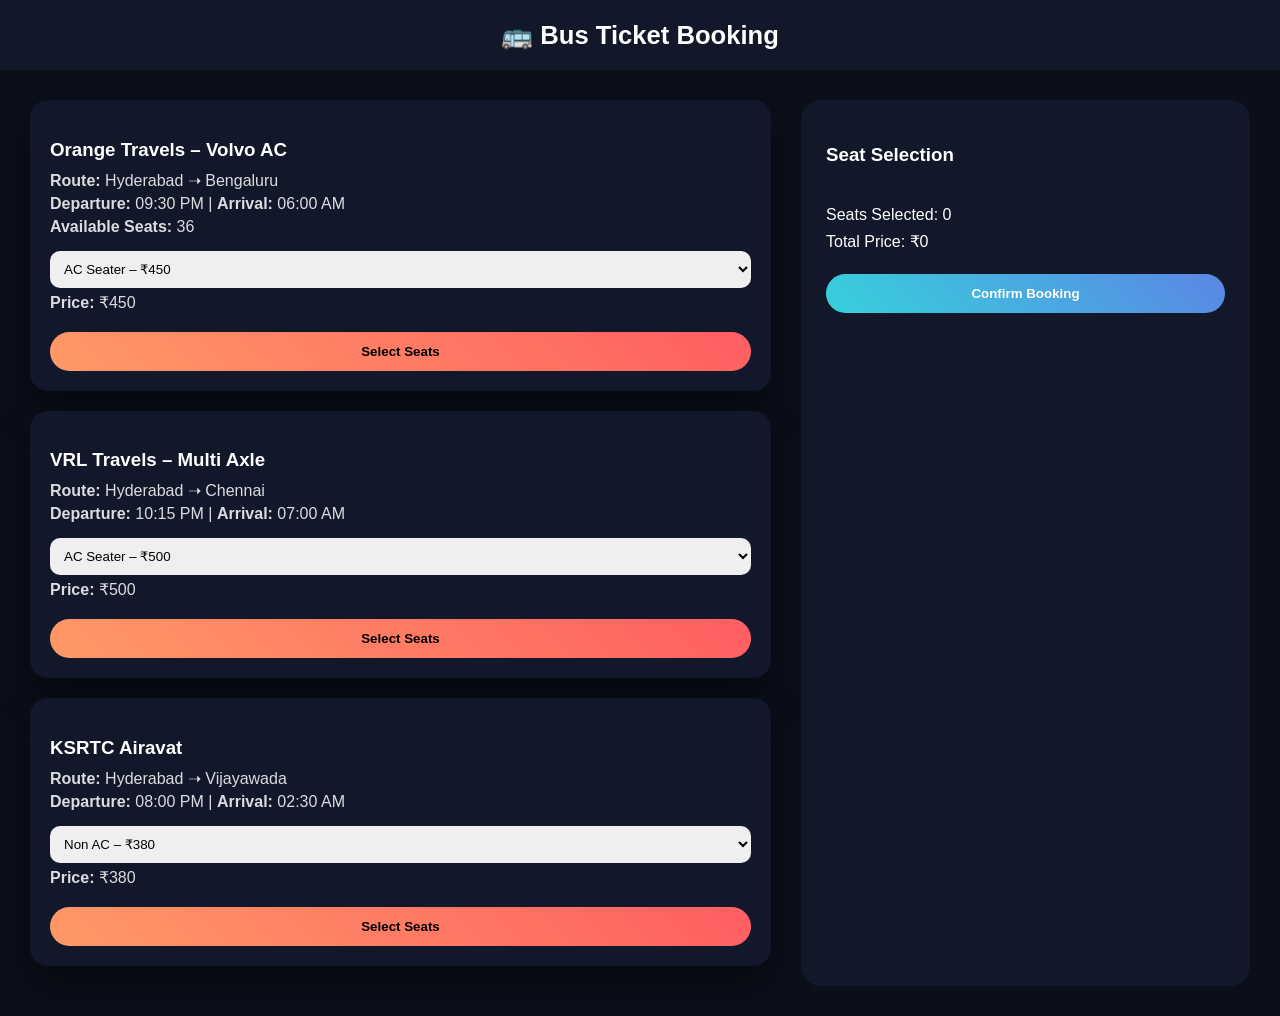
==== booking.html @ 6003af8f "Project" ====
<!DOCTYPE html>
<html lang="en">
<head>
<meta charset="UTF-8">
<title>Bus Booking</title>
<meta name="viewport" content="width=device-width, initial-scale=1.0">

<style>
body{
  margin:0;
  font-family:Poppins, sans-serif;
  background:#0b0f1a;
  color:#fff;
}

.header{
  padding:20px;
  background:#12172a;
  text-align:center;
  font-size:1.6rem;
  font-weight:600;
}

/* MAIN LAYOUT */
.container{
  display:flex;
  gap:30px;
  padding:30px;
}

/* LEFT SIDE */
.bus-list{
  width:65%;
}

.bus-card{
  background:#12172a;
  padding:20px;
  border-radius:18px;
  margin-bottom:20px;
  box-shadow:0 20px 40px rgba(0,0,0,0.4);
}

.bus-card h3{
  margin-bottom:10px;
}

.bus-card p{
  opacity:0.85;
  margin:5px 0;
}

.bus-card select{
  width:100%;
  padding:10px;
  margin-top:10px;
  border-radius:10px;
  border:none;
}

.bus-card button{
  margin-top:15px;
  width:100%;
  padding:12px;
  border:none;
  border-radius:25px;
  background:linear-gradient(45deg,#ff9966,#ff5e62);
  color:#000;
  font-weight:600;
  cursor:pointer;
}

/* RIGHT SIDE */
.seat-box{
  width:35%;
  background:#12172a;
  padding:25px;
  border-radius:20px;
  position:sticky;
  top:20px;
}

.seats{
  display:grid;
  grid-template-columns:repeat(4,60px);
  gap:12px;
  margin-top:20px;
}

.seat{
  width:60px;
  height:60px;
  background:#1e2542;
  border-radius:8px;
  display:flex;
  align-items:center;
  justify-content:center;
  cursor:pointer;
}

.seat.selected{
  background:#ff9966;
  color:#000;
}

.seat.booked{
  background:#555;
  cursor:not-allowed;
}

/* SUMMARY */
.summary{
  margin-top:20px;
}

.summary p{
  margin:8px 0;
}

.pay-btn{
  margin-top:15px;
  padding:12px;
  width:100%;
  border:none;
  border-radius:25px;
  background:linear-gradient(45deg,#36d1dc,#5b86e5);
  color:#fff;
  font-weight:600;
}
</style>
</head>

<body>

<div class="header">🚌 Bus Ticket Booking</div>

<div class="container">

  <!-- LEFT -->
  <div class="bus-list">

    <div class="bus-card">
      <h3>Orange Travels – Volvo AC</h3>
      <p><b>Route:</b> Hyderabad ➝ Bengaluru</p>
      <p><b>Departure:</b> 09:30 PM | <b>Arrival:</b> 06:00 AM</p>
      <p><b>Available Seats:</b> 36</p>

      <select onchange="updatePrice(this)">
        <option value="450">AC Seater – ₹450</option>
        <option value="650">AC Sleeper – ₹650</option>
      </select>

      <p><b>Price:</b> ₹<span class="price">450</span></p>
      <button onclick="showSeats('Orange Travels')">Select Seats</button>
    </div>

    <div class="bus-card">
      <h3>VRL Travels – Multi Axle</h3>
      <p><b>Route:</b> Hyderabad ➝ Chennai</p>
      <p><b>Departure:</b> 10:15 PM | <b>Arrival:</b> 07:00 AM</p>

      <select onchange="updatePrice(this)">
        <option value="500">AC Seater – ₹500</option>
        <option value="720">AC Sleeper – ₹720</option>
      </select>

      <p><b>Price:</b> ₹<span class="price">500</span></p>
      <button onclick="showSeats('VRL Travels')">Select Seats</button>
    </div>

    <div class="bus-card">
      <h3>KSRTC Airavat</h3>
      <p><b>Route:</b> Hyderabad ➝ Vijayawada</p>
      <p><b>Departure:</b> 08:00 PM | <b>Arrival:</b> 02:30 AM</p>

      <select onchange="updatePrice(this)">
        <option value="380">Non AC – ₹380</option>
        <option value="520">AC Seater – ₹520</option>
      </select>

      <p><b>Price:</b> ₹<span class="price">380</span></p>
      <button onclick="showSeats('KSRTC Airavat')">Select Seats</button>
    </div>

  </div>

  <!-- RIGHT -->
  <div class="seat-box">
    <h3>Seat Selection</h3>
    <div class="seats" id="seats"></div>

    <div class="summary">
      <p>Seats Selected: <span id="count">0</span></p>
      <p>Total Price: ₹<span id="total">0</span></p>
    </div>

    <button class="pay-btn" onclick="bookBus()">Confirm Booking</button>
  </div>

</div>

<script>
const seatsDiv = document.getElementById("seats");
const countEl = document.getElementById("count");
const totalEl = document.getElementById("total");

let selectedSeats = [];
let currentSeatPrice = 0;
let selectedBus = "";

function updatePrice(selectBox){
  currentSeatPrice = parseInt(selectBox.value);
  selectBox.parentElement.querySelector(".price").innerText = currentSeatPrice;
  updateSummary();
}

function showSeats(bus){
  if(currentSeatPrice === 0){
    alert("Select seat type first");
    return;
  }

  selectedBus = bus;
  selectedSeats = [];
  seatsDiv.innerHTML = "";

  for(let i=1;i<=24;i++){
    let seat = document.createElement("div");
    seat.className = "seat";
    seat.innerText = i;

    if(Math.random() < 0.25) seat.classList.add("booked");

    seat.onclick = () => {
      if(seat.classList.contains("booked")) return;
      seat.classList.toggle("selected");

      selectedSeats.includes(i)
        ? selectedSeats = selectedSeats.filter(s=>s!==i)
        : selectedSeats.push(i);

      updateSummary();
    };
    seatsDiv.appendChild(seat);
  }
}

function updateSummary(){
  countEl.innerText = selectedSeats.length;
  totalEl.innerText = selectedSeats.length * currentSeatPrice;
}

function bookBus(){
  if(selectedSeats.length === 0){
    alert("Please select at least one seat");
    return;
  }

  // save data temporarily (like session)
  localStorage.setItem("busName", selectedBus);
  localStorage.setItem("seats", selectedSeats.join(", "));
  localStorage.setItem("total", selectedSeats.length * currentSeatPrice);

  window.location.href = "payment.html";
}

</script>

</body>
</html>
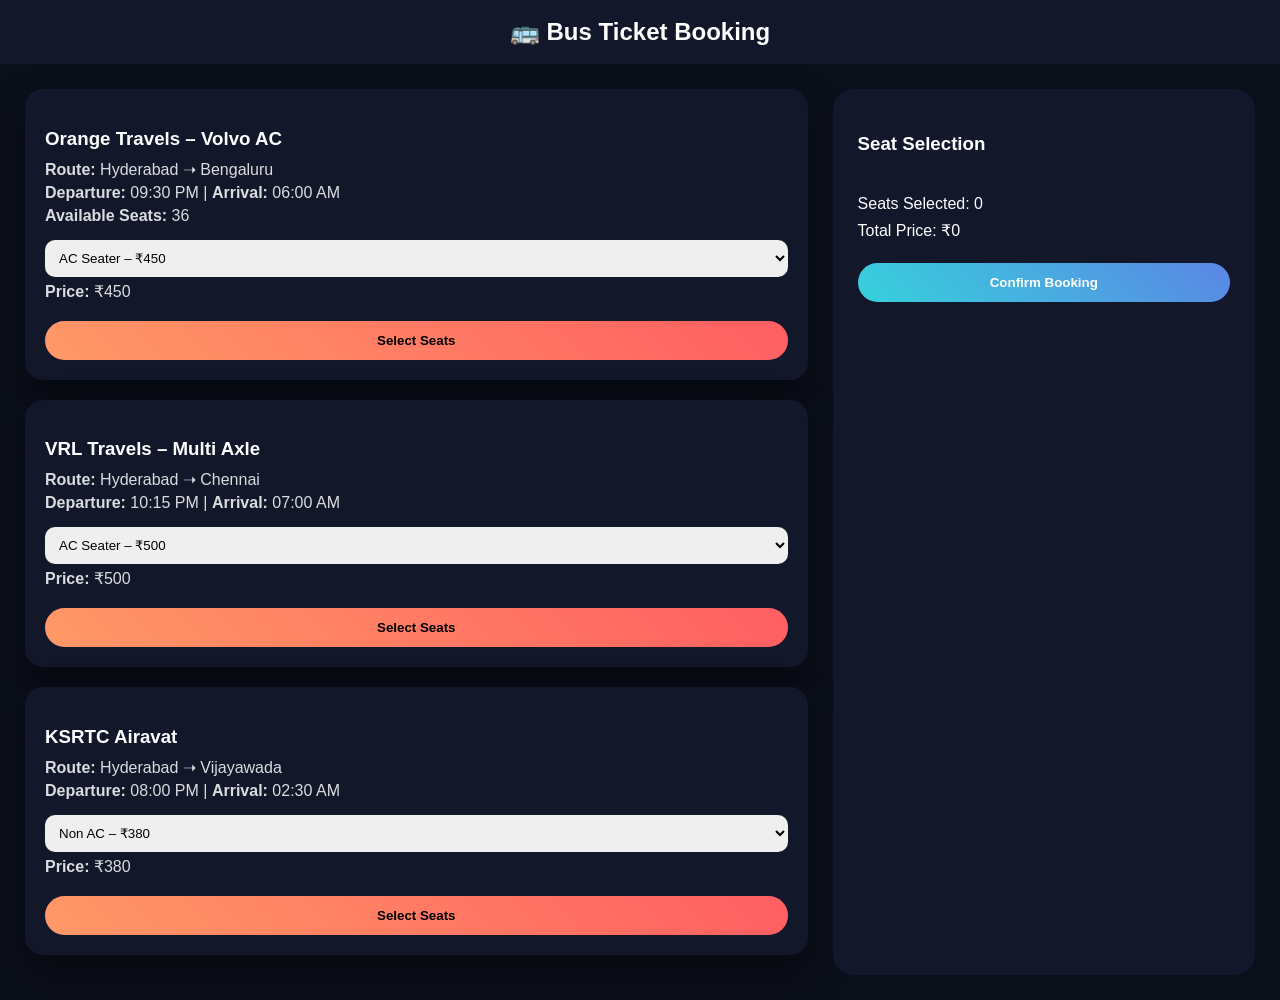
==== commit cdda3939: "project" ====
--- a/booking.html
+++ b/booking.html
@@ -6,127 +6,200 @@
 <meta name="viewport" content="width=device-width, initial-scale=1.0">
 
 <style>
+
+*{
+box-sizing:border-box;
+}
+
 body{
-  margin:0;
-  font-family:Poppins, sans-serif;
-  background:#0b0f1a;
-  color:#fff;
-}
-
+margin:0;
+font-family:Poppins, sans-serif;
+background:#0b0f1a;
+color:#fff;
+}
+
+/* HEADER */
 .header{
-  padding:20px;
-  background:#12172a;
-  text-align:center;
-  font-size:1.6rem;
-  font-weight:600;
+padding:18px;
+background:#12172a;
+text-align:center;
+font-size:1.5rem;
+font-weight:600;
 }
 
 /* MAIN LAYOUT */
 .container{
-  display:flex;
-  gap:30px;
-  padding:30px;
+display:flex;
+gap:25px;
+padding:25px;
 }
 
 /* LEFT SIDE */
 .bus-list{
-  width:65%;
-}
-
+width:65%;
+}
+
+/* BUS CARD */
 .bus-card{
-  background:#12172a;
-  padding:20px;
-  border-radius:18px;
-  margin-bottom:20px;
-  box-shadow:0 20px 40px rgba(0,0,0,0.4);
+background:#12172a;
+padding:20px;
+border-radius:18px;
+margin-bottom:20px;
+box-shadow:0 20px 40px rgba(0,0,0,0.4);
 }
 
 .bus-card h3{
-  margin-bottom:10px;
+margin-bottom:10px;
 }
 
 .bus-card p{
-  opacity:0.85;
-  margin:5px 0;
+opacity:0.85;
+margin:5px 0;
 }
 
 .bus-card select{
-  width:100%;
-  padding:10px;
-  margin-top:10px;
-  border-radius:10px;
-  border:none;
+width:100%;
+padding:10px;
+margin-top:10px;
+border-radius:10px;
+border:none;
 }
 
 .bus-card button{
-  margin-top:15px;
-  width:100%;
-  padding:12px;
-  border:none;
-  border-radius:25px;
-  background:linear-gradient(45deg,#ff9966,#ff5e62);
-  color:#000;
-  font-weight:600;
-  cursor:pointer;
+margin-top:15px;
+width:100%;
+padding:12px;
+border:none;
+border-radius:25px;
+background:linear-gradient(45deg,#ff9966,#ff5e62);
+color:#000;
+font-weight:600;
+cursor:pointer;
 }
 
 /* RIGHT SIDE */
 .seat-box{
-  width:35%;
-  background:#12172a;
-  padding:25px;
-  border-radius:20px;
-  position:sticky;
-  top:20px;
-}
-
+width:35%;
+background:#12172a;
+padding:25px;
+border-radius:20px;
+position:sticky;
+top:20px;
+}
+
+/* SEAT GRID */
 .seats{
-  display:grid;
-  grid-template-columns:repeat(4,60px);
-  gap:12px;
-  margin-top:20px;
+display:grid;
+grid-template-columns:repeat(4,60px);
+gap:12px;
+margin-top:20px;
+justify-content:center;
 }
 
 .seat{
-  width:60px;
-  height:60px;
-  background:#1e2542;
-  border-radius:8px;
-  display:flex;
-  align-items:center;
-  justify-content:center;
-  cursor:pointer;
+width:60px;
+height:60px;
+background:#1e2542;
+border-radius:8px;
+display:flex;
+align-items:center;
+justify-content:center;
+cursor:pointer;
 }
 
 .seat.selected{
-  background:#ff9966;
-  color:#000;
+background:#ff9966;
+color:#000;
 }
 
 .seat.booked{
-  background:#555;
-  cursor:not-allowed;
+background:#555;
+cursor:not-allowed;
 }
 
 /* SUMMARY */
 .summary{
-  margin-top:20px;
+margin-top:20px;
 }
 
 .summary p{
-  margin:8px 0;
+margin:8px 0;
 }
 
 .pay-btn{
-  margin-top:15px;
-  padding:12px;
-  width:100%;
-  border:none;
-  border-radius:25px;
-  background:linear-gradient(45deg,#36d1dc,#5b86e5);
-  color:#fff;
-  font-weight:600;
-}
+margin-top:15px;
+padding:12px;
+width:100%;
+border:none;
+border-radius:25px;
+background:linear-gradient(45deg,#36d1dc,#5b86e5);
+color:#fff;
+font-weight:600;
+cursor:pointer;
+}
+
+/* -------- TABLET -------- */
+
+@media (max-width:1024px){
+
+.container{
+flex-direction:column;
+}
+
+.bus-list{
+width:100%;
+}
+
+.seat-box{
+width:100%;
+position:relative;
+}
+
+.seats{
+grid-template-columns:repeat(6,50px);
+}
+
+.seat{
+width:50px;
+height:50px;
+}
+
+}
+
+/* -------- MOBILE -------- */
+
+@media (max-width:600px){
+
+.header{
+font-size:1.3rem;
+}
+
+.container{
+padding:15px;
+gap:20px;
+}
+
+.bus-card{
+padding:15px;
+}
+
+.seats{
+grid-template-columns:repeat(4,45px);
+gap:10px;
+}
+
+.seat{
+width:45px;
+height:45px;
+font-size:14px;
+}
+
+.pay-btn{
+padding:11px;
+}
+
+}
+
 </style>
 </head>
 
@@ -136,135 +209,142 @@
 
 <div class="container">
 
-  <!-- LEFT -->
-  <div class="bus-list">
-
-    <div class="bus-card">
-      <h3>Orange Travels – Volvo AC</h3>
-      <p><b>Route:</b> Hyderabad ➝ Bengaluru</p>
-      <p><b>Departure:</b> 09:30 PM | <b>Arrival:</b> 06:00 AM</p>
-      <p><b>Available Seats:</b> 36</p>
-
-      <select onchange="updatePrice(this)">
-        <option value="450">AC Seater – ₹450</option>
-        <option value="650">AC Sleeper – ₹650</option>
-      </select>
-
-      <p><b>Price:</b> ₹<span class="price">450</span></p>
-      <button onclick="showSeats('Orange Travels')">Select Seats</button>
-    </div>
-
-    <div class="bus-card">
-      <h3>VRL Travels – Multi Axle</h3>
-      <p><b>Route:</b> Hyderabad ➝ Chennai</p>
-      <p><b>Departure:</b> 10:15 PM | <b>Arrival:</b> 07:00 AM</p>
-
-      <select onchange="updatePrice(this)">
-        <option value="500">AC Seater – ₹500</option>
-        <option value="720">AC Sleeper – ₹720</option>
-      </select>
-
-      <p><b>Price:</b> ₹<span class="price">500</span></p>
-      <button onclick="showSeats('VRL Travels')">Select Seats</button>
-    </div>
-
-    <div class="bus-card">
-      <h3>KSRTC Airavat</h3>
-      <p><b>Route:</b> Hyderabad ➝ Vijayawada</p>
-      <p><b>Departure:</b> 08:00 PM | <b>Arrival:</b> 02:30 AM</p>
-
-      <select onchange="updatePrice(this)">
-        <option value="380">Non AC – ₹380</option>
-        <option value="520">AC Seater – ₹520</option>
-      </select>
-
-      <p><b>Price:</b> ₹<span class="price">380</span></p>
-      <button onclick="showSeats('KSRTC Airavat')">Select Seats</button>
-    </div>
-
-  </div>
-
-  <!-- RIGHT -->
-  <div class="seat-box">
-    <h3>Seat Selection</h3>
-    <div class="seats" id="seats"></div>
-
-    <div class="summary">
-      <p>Seats Selected: <span id="count">0</span></p>
-      <p>Total Price: ₹<span id="total">0</span></p>
-    </div>
-
-    <button class="pay-btn" onclick="bookBus()">Confirm Booking</button>
-  </div>
+<div class="bus-list">
+
+<div class="bus-card">
+<h3>Orange Travels – Volvo AC</h3>
+<p><b>Route:</b> Hyderabad ➝ Bengaluru</p>
+<p><b>Departure:</b> 09:30 PM | <b>Arrival:</b> 06:00 AM</p>
+<p><b>Available Seats:</b> 36</p>
+
+<select onchange="updatePrice(this)">
+<option value="450">AC Seater – ₹450</option>
+<option value="650">AC Sleeper – ₹650</option>
+</select>
+
+<p><b>Price:</b> ₹<span class="price">450</span></p>
+<button onclick="showSeats('Orange Travels')">Select Seats</button>
+</div>
+
+<div class="bus-card">
+<h3>VRL Travels – Multi Axle</h3>
+<p><b>Route:</b> Hyderabad ➝ Chennai</p>
+<p><b>Departure:</b> 10:15 PM | <b>Arrival:</b> 07:00 AM</p>
+
+<select onchange="updatePrice(this)">
+<option value="500">AC Seater – ₹500</option>
+<option value="720">AC Sleeper – ₹720</option>
+</select>
+
+<p><b>Price:</b> ₹<span class="price">500</span></p>
+<button onclick="showSeats('VRL Travels')">Select Seats</button>
+</div>
+
+<div class="bus-card">
+<h3>KSRTC Airavat</h3>
+<p><b>Route:</b> Hyderabad ➝ Vijayawada</p>
+<p><b>Departure:</b> 08:00 PM | <b>Arrival:</b> 02:30 AM</p>
+
+<select onchange="updatePrice(this)">
+<option value="380">Non AC – ₹380</option>
+<option value="520">AC Seater – ₹520</option>
+</select>
+
+<p><b>Price:</b> ₹<span class="price">380</span></p>
+<button onclick="showSeats('KSRTC Airavat')">Select Seats</button>
+</div>
+
+</div>
+
+<div class="seat-box">
+<h3>Seat Selection</h3>
+<div class="seats" id="seats"></div>
+
+<div class="summary">
+<p>Seats Selected: <span id="count">0</span></p>
+<p>Total Price: ₹<span id="total">0</span></p>
+</div>
+
+<button class="pay-btn" onclick="bookBus()">Confirm Booking</button>
+</div>
 
 </div>
 
 <script>
-const seatsDiv = document.getElementById("seats");
-const countEl = document.getElementById("count");
-const totalEl = document.getElementById("total");
-
-let selectedSeats = [];
-let currentSeatPrice = 0;
-let selectedBus = "";
+
+const seatsDiv=document.getElementById("seats");
+const countEl=document.getElementById("count");
+const totalEl=document.getElementById("total");
+
+let selectedSeats=[];
+let currentSeatPrice=0;
+let selectedBus="";
 
 function updatePrice(selectBox){
-  currentSeatPrice = parseInt(selectBox.value);
-  selectBox.parentElement.querySelector(".price").innerText = currentSeatPrice;
-  updateSummary();
+currentSeatPrice=parseInt(selectBox.value);
+selectBox.parentElement.querySelector(".price").innerText=currentSeatPrice;
+updateSummary();
 }
 
 function showSeats(bus){
-  if(currentSeatPrice === 0){
-    alert("Select seat type first");
-    return;
-  }
-
-  selectedBus = bus;
-  selectedSeats = [];
-  seatsDiv.innerHTML = "";
-
-  for(let i=1;i<=24;i++){
-    let seat = document.createElement("div");
-    seat.className = "seat";
-    seat.innerText = i;
-
-    if(Math.random() < 0.25) seat.classList.add("booked");
-
-    seat.onclick = () => {
-      if(seat.classList.contains("booked")) return;
-      seat.classList.toggle("selected");
-
-      selectedSeats.includes(i)
-        ? selectedSeats = selectedSeats.filter(s=>s!==i)
-        : selectedSeats.push(i);
-
-      updateSummary();
-    };
-    seatsDiv.appendChild(seat);
-  }
+
+if(currentSeatPrice===0){
+alert("Select seat type first");
+return;
+}
+
+selectedBus=bus;
+selectedSeats=[];
+seatsDiv.innerHTML="";
+
+for(let i=1;i<=24;i++){
+
+let seat=document.createElement("div");
+seat.className="seat";
+seat.innerText=i;
+
+if(Math.random()<0.25) seat.classList.add("booked");
+
+seat.onclick=()=>{
+
+if(seat.classList.contains("booked")) return;
+
+seat.classList.toggle("selected");
+
+selectedSeats.includes(i)
+? selectedSeats=selectedSeats.filter(s=>s!==i)
+: selectedSeats.push(i);
+
+updateSummary();
+
+};
+
+seatsDiv.appendChild(seat);
+}
+
 }
 
 function updateSummary(){
-  countEl.innerText = selectedSeats.length;
-  totalEl.innerText = selectedSeats.length * currentSeatPrice;
+countEl.innerText=selectedSeats.length;
+totalEl.innerText=selectedSeats.length*currentSeatPrice;
 }
 
 function bookBus(){
-  if(selectedSeats.length === 0){
-    alert("Please select at least one seat");
-    return;
-  }
-
-  // save data temporarily (like session)
-  localStorage.setItem("busName", selectedBus);
-  localStorage.setItem("seats", selectedSeats.join(", "));
-  localStorage.setItem("total", selectedSeats.length * currentSeatPrice);
-
-  window.location.href = "payment.html";
+
+if(selectedSeats.length===0){
+alert("Please select at least one seat");
+return;
+}
+
+localStorage.setItem("busName",selectedBus);
+localStorage.setItem("seats",selectedSeats.join(", "));
+localStorage.setItem("total",selectedSeats.length*currentSeatPrice);
+
+window.location.href="payment.html";
+
 }
 
 </script>
 
 </body>
-</html>
+</html>
